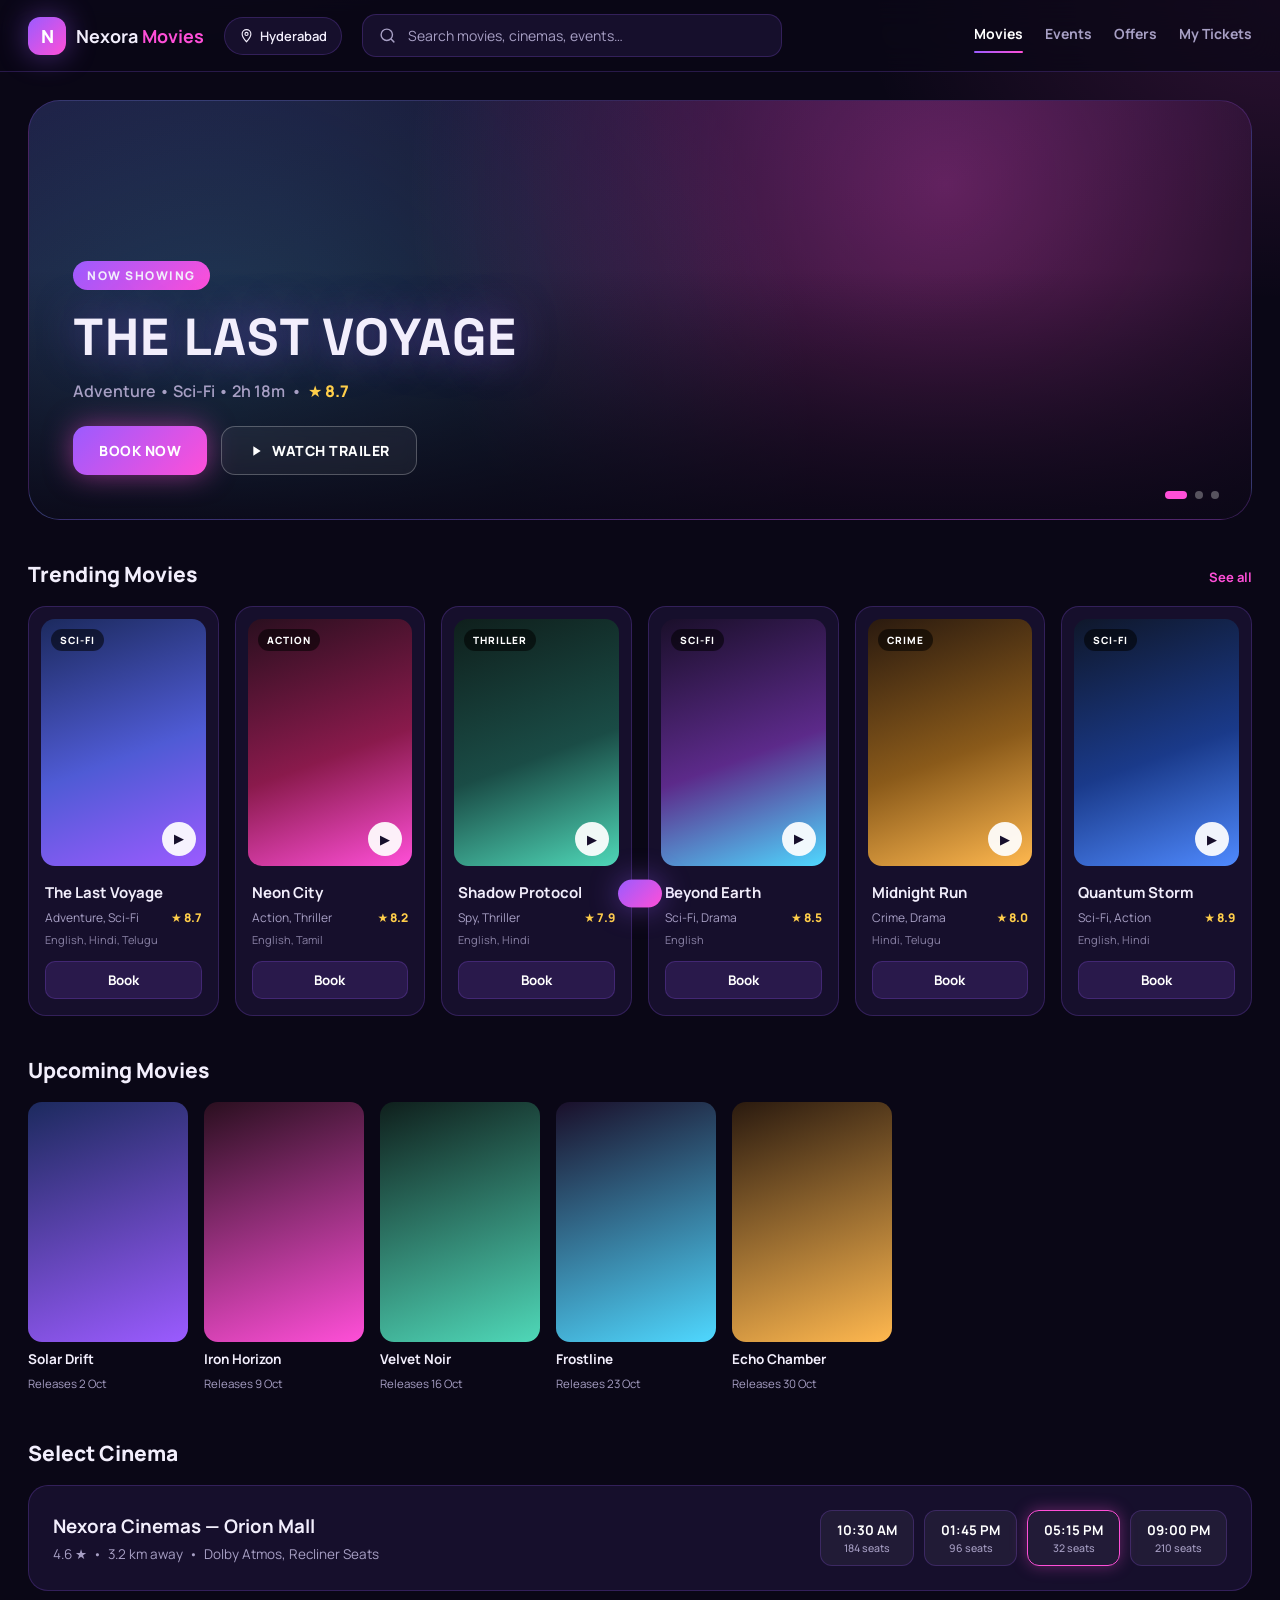
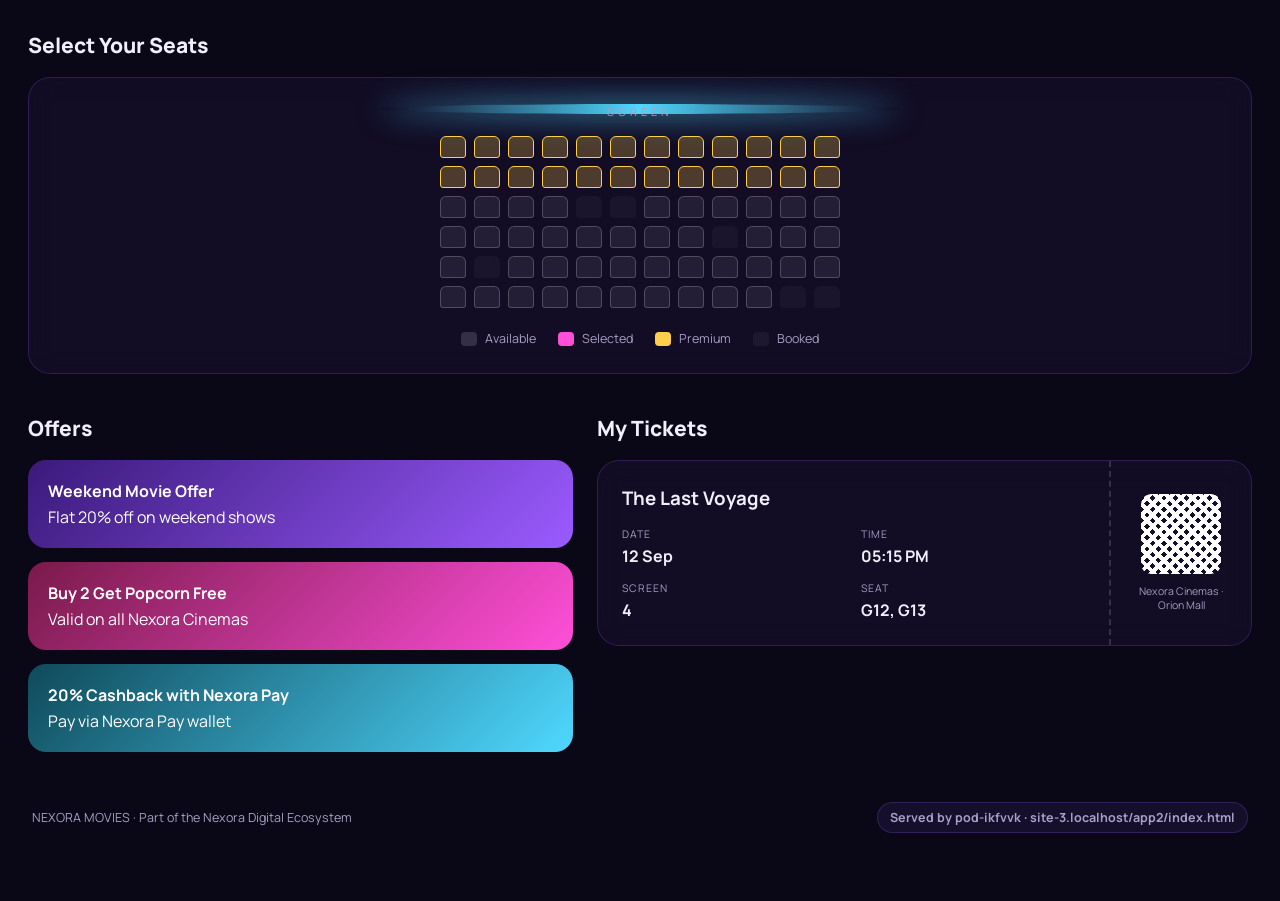
==== app2/index.html @ 443819c2 "Add files via upload" ====
<!DOCTYPE html>
<html lang="en">
<head>
<meta charset="UTF-8" />
<meta name="viewport" content="width=device-width, initial-scale=1.0" />
<title>Nexora Movies — Book Tickets &amp; Events</title>
<link rel="icon" href="data:image/svg+xml,<svg xmlns=%22http://www.w3.org/2000/svg%22 viewBox=%220 0 100 100%22><text y=%22.9em%22 font-size=%2290%22>🎬</text></svg>" />
<link rel="preconnect" href="https://fonts.googleapis.com">
<link href="https://fonts.googleapis.com/css2?family=Manrope:wght@400;500;600;700;800&family=Space+Grotesk:wght@500;600;700&display=swap" rel="stylesheet">
<link rel="stylesheet" href="style.css" />
</head>
<body>

<header class="topbar">
  <div class="topbar-inner">
    <a href="/" class="brand">
      <span class="brand-mark">N</span>
      <span class="brand-name">Nexora <b>Movies</b></span>
    </a>

    <button class="location-pill">
      <svg width="15" height="15" viewBox="0 0 24 24" fill="none"><path d="M12 22s7-7.58 7-12.5A7 7 0 0 0 5 9.5C5 14.42 12 22 12 22Z" stroke="currentColor" stroke-width="1.8"/><circle cx="12" cy="9.5" r="2.5" stroke="currentColor" stroke-width="1.8"/></svg>
      Hyderabad
    </button>

    <div class="search-wrap">
      <svg width="17" height="17" viewBox="0 0 24 24" fill="none"><path d="M11 19a8 8 0 1 0 0-16 8 8 0 0 0 0 16Zm10 2-4.35-4.35" stroke="currentColor" stroke-width="2" stroke-linecap="round"/></svg>
      <input type="text" placeholder="Search movies, cinemas, events…" />
    </div>

    <nav class="top-nav">
      <a href="#" class="active">Movies</a>
      <a href="#">Events</a>
      <a href="#">Offers</a>
      <a href="#">My Tickets</a>
    </nav>
  </div>
</header>

<main class="shell">

  <section class="hero-banner" id="heroBanner">
    <div class="hero-gradient"></div>
    <div class="hero-content">
      <span class="hero-tag">NOW SHOWING</span>
      <h1>THE LAST VOYAGE</h1>
      <p class="hero-meta">Adventure • Sci-Fi • 2h 18m &nbsp;•&nbsp; <span class="rating">★ 8.7</span></p>
      <div class="hero-actions">
        <button class="btn btn-glow">BOOK NOW</button>
        <button class="btn btn-outline" id="trailerBtn">
          <svg width="16" height="16" viewBox="0 0 24 24" fill="currentColor"><path d="M8 5v14l11-7L8 5Z"/></svg>
          WATCH TRAILER
        </button>
      </div>
    </div>
    <div class="hero-dots">
      <span class="active"></span><span></span><span></span>
    </div>
  </section>

  <section class="section">
    <div class="section-head">
      <h2>Trending Movies</h2>
      <a class="see-all" href="#">See all</a>
    </div>
    <div class="movie-grid">

      <article class="movie-card">
        <div class="poster poster-1">
          <span class="badge">SCI-FI</span>
          <button class="play-fab">▶</button>
        </div>
        <h3>The Last Voyage</h3>
        <p class="movie-meta">Adventure, Sci-Fi <span class="rating">★ 8.7</span></p>
        <p class="movie-lang">English, Hindi, Telugu</p>
        <button class="btn-book">Book</button>
      </article>

      <article class="movie-card">
        <div class="poster poster-2">
          <span class="badge">ACTION</span>
          <button class="play-fab">▶</button>
        </div>
        <h3>Neon City</h3>
        <p class="movie-meta">Action, Thriller <span class="rating">★ 8.2</span></p>
        <p class="movie-lang">English, Tamil</p>
        <button class="btn-book">Book</button>
      </article>

      <article class="movie-card">
        <div class="poster poster-3">
          <span class="badge">THRILLER</span>
          <button class="play-fab">▶</button>
        </div>
        <h3>Shadow Protocol</h3>
        <p class="movie-meta">Spy, Thriller <span class="rating">★ 7.9</span></p>
        <p class="movie-lang">English, Hindi</p>
        <button class="btn-book">Book</button>
      </article>

      <article class="movie-card">
        <div class="poster poster-4">
          <span class="badge">SCI-FI</span>
          <button class="play-fab">▶</button>
        </div>
        <h3>Beyond Earth</h3>
        <p class="movie-meta">Sci-Fi, Drama <span class="rating">★ 8.5</span></p>
        <p class="movie-lang">English</p>
        <button class="btn-book">Book</button>
      </article>

      <article class="movie-card">
        <div class="poster poster-5">
          <span class="badge">CRIME</span>
          <button class="play-fab">▶</button>
        </div>
        <h3>Midnight Run</h3>
        <p class="movie-meta">Crime, Drama <span class="rating">★ 8.0</span></p>
        <p class="movie-lang">Hindi, Telugu</p>
        <button class="btn-book">Book</button>
      </article>

      <article class="movie-card">
        <div class="poster poster-6">
          <span class="badge">SCI-FI</span>
          <button class="play-fab">▶</button>
        </div>
        <h3>Quantum Storm</h3>
        <p class="movie-meta">Sci-Fi, Action <span class="rating">★ 8.9</span></p>
        <p class="movie-lang">English, Hindi</p>
        <button class="btn-book">Book</button>
      </article>

    </div>
  </section>

  <section class="section">
    <div class="section-head">
      <h2>Upcoming Movies</h2>
    </div>
    <div class="carousel" id="upcomingCarousel">
      <div class="upcoming-card"><div class="poster poster-u1"></div><strong>Solar Drift</strong><span>Releases 2 Oct</span></div>
      <div class="upcoming-card"><div class="poster poster-u2"></div><strong>Iron Horizon</strong><span>Releases 9 Oct</span></div>
      <div class="upcoming-card"><div class="poster poster-u3"></div><strong>Velvet Noir</strong><span>Releases 16 Oct</span></div>
      <div class="upcoming-card"><div class="poster poster-u4"></div><strong>Frostline</strong><span>Releases 23 Oct</span></div>
      <div class="upcoming-card"><div class="poster poster-u5"></div><strong>Echo Chamber</strong><span>Releases 30 Oct</span></div>
    </div>
  </section>

  <section class="section">
    <div class="section-head"><h2>Select Cinema</h2></div>
    <div class="cinema-card">
      <div class="cinema-info">
        <h3>Nexora Cinemas — Orion Mall</h3>
        <p>4.6 ★ &nbsp;•&nbsp; 3.2 km away &nbsp;•&nbsp; Dolby Atmos, Recliner Seats</p>
      </div>
      <div class="showtimes">
        <button class="time-pill">10:30 AM <small>184 seats</small></button>
        <button class="time-pill">01:45 PM <small>96 seats</small></button>
        <button class="time-pill hot">05:15 PM <small>32 seats</small></button>
        <button class="time-pill">09:00 PM <small>210 seats</small></button>
      </div>
    </div>
  </section>

  <section class="section">
    <div class="section-head"><h2>Select Your Seats</h2></div>
    <div class="seat-demo card-glass">
      <div class="screen">SCREEN</div>
      <div class="seat-grid" id="seatGrid"></div>
      <div class="seat-legend">
        <span><i class="chip avail"></i> Available</span>
        <span><i class="chip selected"></i> Selected</span>
        <span><i class="chip premium"></i> Premium</span>
        <span><i class="chip booked"></i> Booked</span>
      </div>
    </div>
  </section>

  <div class="two-col">
    <section class="section">
      <div class="section-head"><h2>Offers</h2></div>
      <div class="offers-stack">
        <div class="offer-card offer-1"><strong>Weekend Movie Offer</strong><span>Flat 20% off on weekend shows</span></div>
        <div class="offer-card offer-2"><strong>Buy 2 Get Popcorn Free</strong><span>Valid on all Nexora Cinemas</span></div>
        <div class="offer-card offer-3"><strong>20% Cashback with Nexora Pay</strong><span>Pay via Nexora Pay wallet</span></div>
      </div>
    </section>

    <section class="section">
      <div class="section-head"><h2>My Tickets</h2></div>
      <div class="ticket card-glass">
        <div class="ticket-main">
          <h3>The Last Voyage</h3>
          <div class="ticket-grid">
            <div><small>DATE</small><strong>12 Sep</strong></div>
            <div><small>TIME</small><strong>05:15 PM</strong></div>
            <div><small>SCREEN</small><strong>4</strong></div>
            <div><small>SEAT</small><strong>G12, G13</strong></div>
          </div>
        </div>
        <div class="ticket-stub">
          <div class="qr-placeholder"></div>
          <small>Nexora Cinemas · Orion Mall</small>
        </div>
      </div>
    </section>
  </div>

  <footer class="app-footer">
    <span>NEXORA MOVIES · Part of the Nexora Digital Ecosystem</span>
    <span class="pod-badge" id="podBadge">Loading pod info…</span>
  </footer>
</main>

<div class="toast" id="toast"></div>

<script src="script.js"></script>
</body>
</html>
---- app2/style.css ----
:root{
  --bg:#0a0716;
  --bg-2:#120a26;
  --ink:#f2eefc;
  --muted:#a79fc4;
  --violet:#9b5bff;
  --magenta:#ff4fd8;
  --cyan:#4fd8ff;
  --card:#160f2c;
  --card-border:rgba(155,91,255,.22);
  --radius-lg:26px;
  --radius-md:18px;
  --glow:0 0 30px rgba(155,91,255,.45);
  font-size:16px;
}
*{box-sizing:border-box;}
html,body{margin:0;padding:0;}
body{
  font-family:'Manrope','Space Grotesk',system-ui,sans-serif;
  background:
    radial-gradient(900px 500px at 10% -10%, rgba(155,91,255,.25), transparent 60%),
    radial-gradient(700px 500px at 100% 0%, rgba(255,79,216,.15), transparent 60%),
    var(--bg);
  color:var(--ink);
  min-height:100vh;
}

/* Topbar */
.topbar{position:sticky;top:0;z-index:50;background:rgba(10,7,22,.75);backdrop-filter:blur(16px);border-bottom:1px solid var(--card-border);}
.topbar-inner{max-width:1280px;margin:0 auto;display:flex;align-items:center;gap:20px;padding:14px 28px;}
.brand{display:flex;align-items:center;gap:10px;text-decoration:none;color:var(--ink);}
.brand-mark{width:38px;height:38px;border-radius:12px;background:linear-gradient(135deg,var(--violet),var(--magenta));display:flex;align-items:center;justify-content:center;color:#fff;font-weight:800;font-size:18px;box-shadow:var(--glow);}
.brand-name{font-weight:700;font-size:18px;}
.brand-name b{color:var(--magenta);}

.location-pill{display:flex;align-items:center;gap:6px;background:var(--card);border:1px solid var(--card-border);color:var(--ink);padding:9px 14px;border-radius:20px;font-family:inherit;font-weight:600;font-size:13px;cursor:pointer;}

.search-wrap{flex:1;max-width:420px;display:flex;align-items:center;gap:10px;background:var(--card);border:1px solid var(--card-border);border-radius:14px;padding:10px 16px;color:var(--muted);}
.search-wrap input{border:none;outline:none;background:transparent;flex:1;font-size:14px;font-family:inherit;color:var(--ink);}
.search-wrap input::placeholder{color:var(--muted);}

.top-nav{display:flex;align-items:center;gap:22px;margin-left:auto;}
.top-nav a{color:var(--muted);text-decoration:none;font-weight:700;font-size:14px;position:relative;padding-bottom:4px;}
.top-nav a.active,.top-nav a:hover{color:#fff;}
.top-nav a.active::after{content:"";position:absolute;left:0;right:0;bottom:-6px;height:2px;background:linear-gradient(90deg,var(--violet),var(--magenta));border-radius:2px;}

/* Shell */
.shell{max-width:1280px;margin:0 auto;padding:28px;display:flex;flex-direction:column;gap:40px;}

/* Hero banner */
.hero-banner{position:relative;border-radius:32px;overflow:hidden;min-height:420px;display:flex;flex-direction:column;justify-content:flex-end;padding:44px;background:
  radial-gradient(circle at 75% 20%, rgba(255,79,216,.35), transparent 55%),
  radial-gradient(circle at 15% 80%, rgba(79,216,255,.25), transparent 55%),
  linear-gradient(160deg,#1a1035,#0a0716 65%);
  border:1px solid var(--card-border);
}
.hero-gradient{position:absolute;inset:0;background:linear-gradient(0deg,rgba(10,7,22,.9),transparent 60%);}
.hero-content{position:relative;z-index:1;max-width:640px;}
.hero-tag{display:inline-block;background:linear-gradient(135deg,var(--violet),var(--magenta));padding:6px 14px;border-radius:20px;font-size:12px;font-weight:800;letter-spacing:1.5px;margin-bottom:14px;}
.hero-content h1{font-family:'Space Grotesk',sans-serif;font-size:52px;margin:0 0 10px;letter-spacing:1px;text-shadow:0 0 40px rgba(155,91,255,.5);}
.hero-meta{color:var(--muted);font-weight:600;margin:0 0 24px;}
.rating{color:#ffce4a;font-weight:800;}
.hero-actions{display:flex;gap:14px;}
.hero-dots{position:absolute;bottom:20px;right:32px;display:flex;gap:8px;z-index:1;}
.hero-dots span{width:8px;height:8px;border-radius:50%;background:rgba(255,255,255,.3);}
.hero-dots span.active{background:var(--magenta);width:22px;border-radius:8px;}

.btn{border:none;font-family:inherit;font-weight:800;font-size:14px;padding:14px 26px;border-radius:14px;cursor:pointer;display:inline-flex;align-items:center;gap:8px;letter-spacing:.5px;transition:.2s;}
.btn-glow{background:linear-gradient(135deg,var(--violet),var(--magenta));color:#fff;box-shadow:0 0 28px rgba(255,79,216,.5);}
.btn-glow:hover{transform:translateY(-2px);box-shadow:0 0 40px rgba(255,79,216,.7);}
.btn-outline{background:rgba(255,255,255,.05);border:1px solid rgba(255,255,255,.25);color:#fff;backdrop-filter:blur(6px);}
.btn-outline:hover{background:rgba(255,255,255,.12);}

/* Sections */
.section-head{display:flex;align-items:baseline;justify-content:space-between;margin-bottom:18px;}
.section-head h2{margin:0;font-size:21px;font-weight:800;}
.see-all{color:var(--magenta);text-decoration:none;font-weight:700;font-size:13px;}

.movie-grid{display:grid;grid-template-columns:repeat(6,1fr);gap:16px;}
.movie-card{background:var(--card);border:1px solid var(--card-border);border-radius:18px;padding:12px;display:flex;flex-direction:column;gap:6px;transition:.25s;}
.movie-card:hover{transform:translateY(-6px);box-shadow:var(--glow);border-color:var(--violet);}
.poster{position:relative;aspect-ratio:2/3;border-radius:14px;margin-bottom:8px;overflow:hidden;display:flex;align-items:flex-end;}
.poster-1{background:linear-gradient(160deg,#1c2a5e,#4f5bd5 55%,#9b5bff);}
.poster-2{background:linear-gradient(160deg,#2a0f1f,#8a1a4c 55%,#ff4fd8);}
.poster-3{background:linear-gradient(160deg,#0f1f1c,#1a4c46 55%,#4fd8b8);}
.poster-4{background:linear-gradient(160deg,#1a0f2a,#5c2a8a 55%,#4fd8ff);}
.poster-5{background:linear-gradient(160deg,#2a1a0f,#8a5a1a 55%,#ffb84f);}
.poster-6{background:linear-gradient(160deg,#0f172a,#1a3a8a 55%,#4f8aff);}
.poster-u1{background:linear-gradient(160deg,#1c2a5e,#9b5bff);}
.poster-u2{background:linear-gradient(160deg,#2a0f1f,#ff4fd8);}
.poster-u3{background:linear-gradient(160deg,#0f1f1c,#4fd8b8);}
.poster-u4{background:linear-gradient(160deg,#1a0f2a,#4fd8ff);}
.poster-u5{background:linear-gradient(160deg,#2a1a0f,#ffb84f);}
.badge{position:absolute;top:10px;left:10px;background:rgba(0,0,0,.55);backdrop-filter:blur(4px);color:#fff;font-size:10px;font-weight:800;letter-spacing:1px;padding:4px 9px;border-radius:20px;}
.play-fab{position:absolute;bottom:10px;right:10px;width:34px;height:34px;border-radius:50%;border:none;background:rgba(255,255,255,.92);color:#160f2c;font-size:13px;cursor:pointer;}
.movie-card h3{margin:2px 4px 0;font-size:15px;}
.movie-meta{margin:0 4px;font-size:12px;color:var(--muted);display:flex;justify-content:space-between;}
.movie-lang{margin:0 4px;font-size:11px;color:var(--muted);opacity:.8;}
.btn-book{margin:8px 4px 4px;background:rgba(155,91,255,.15);border:1px solid var(--card-border);color:#fff;font-weight:700;padding:9px;border-radius:10px;cursor:pointer;font-family:inherit;}
.btn-book:hover{background:linear-gradient(135deg,var(--violet),var(--magenta));border-color:transparent;}

.carousel{display:flex;gap:16px;overflow-x:auto;padding-bottom:8px;scrollbar-width:thin;}
.upcoming-card{flex:0 0 160px;display:flex;flex-direction:column;gap:8px;}
.upcoming-card .poster{aspect-ratio:2/3;margin:0;}
.upcoming-card strong{font-size:13.5px;}
.upcoming-card span{font-size:11.5px;color:var(--muted);}

.cinema-card{background:var(--card);border:1px solid var(--card-border);border-radius:20px;padding:24px;display:flex;justify-content:space-between;align-items:center;flex-wrap:wrap;gap:18px;}
.cinema-info h3{margin:0 0 6px;}
.cinema-info p{margin:0;color:var(--muted);font-size:13.5px;}
.showtimes{display:flex;gap:10px;flex-wrap:wrap;}
.time-pill{background:rgba(255,255,255,.05);border:1px solid var(--card-border);color:#fff;padding:10px 16px;border-radius:12px;font-family:inherit;font-weight:700;cursor:pointer;display:flex;flex-direction:column;align-items:center;gap:2px;}
.time-pill small{font-weight:500;color:var(--muted);font-size:10.5px;}
.time-pill.hot{border-color:var(--magenta);box-shadow:0 0 16px rgba(255,79,216,.35);}
.time-pill:hover{background:rgba(155,91,255,.2);}

.card-glass{background:rgba(22,15,44,.7);backdrop-filter:blur(14px);border:1px solid var(--card-border);border-radius:22px;padding:26px;}
.seat-demo{display:flex;flex-direction:column;align-items:center;gap:22px;}
.screen{width:80%;max-width:520px;height:10px;border-radius:50%;background:linear-gradient(90deg,transparent,var(--cyan),transparent);box-shadow:0 0 30px var(--cyan);color:var(--muted);text-align:center;font-size:11px;letter-spacing:4px;}
.seat-grid{display:grid;grid-template-columns:repeat(12,1fr);gap:8px;max-width:520px;}
.seat{width:26px;height:22px;border-radius:6px 6px 3px 3px;cursor:pointer;transition:.15s;}
.seat.avail{background:rgba(255,255,255,.08);border:1px solid rgba(255,255,255,.2);}
.seat.avail:hover{background:rgba(155,91,255,.35);}
.seat.selected{background:var(--magenta);box-shadow:0 0 10px var(--magenta);}
.seat.premium{background:rgba(255,206,74,.25);border:1px solid #ffce4a;}
.seat.booked{background:rgba(255,255,255,.04);cursor:not-allowed;}
.seat-legend{display:flex;gap:22px;flex-wrap:wrap;color:var(--muted);font-size:12.5px;}
.seat-legend span{display:flex;align-items:center;gap:8px;}
.seat-legend .chip{width:16px;height:14px;border-radius:4px;display:inline-block;}
.chip.avail{background:rgba(255,255,255,.15);}
.chip.selected{background:var(--magenta);}
.chip.premium{background:#ffce4a;}
.chip.booked{background:rgba(255,255,255,.05);}

.two-col{display:grid;grid-template-columns:1fr 1.2fr;gap:24px;}
.offers-stack{display:flex;flex-direction:column;gap:14px;}
.offer-card{border-radius:18px;padding:20px;color:#fff;display:flex;flex-direction:column;gap:4px;}
.offer-1{background:linear-gradient(135deg,#3a1a7a,#9b5bff);}
.offer-2{background:linear-gradient(135deg,#7a1a4a,#ff4fd8);}
.offer-3{background:linear-gradient(135deg,#0f4a5a,#4fd8ff);}

.ticket{display:flex;gap:0;overflow:hidden;padding:0;}
.ticket-main{flex:1;padding:24px;border-right:2px dashed rgba(255,255,255,.15);}
.ticket-main h3{margin:0 0 16px;}
.ticket-grid{display:grid;grid-template-columns:1fr 1fr;gap:14px;}
.ticket-grid small{display:block;color:var(--muted);font-size:10.5px;letter-spacing:1px;margin-bottom:4px;}
.ticket-stub{width:140px;flex-shrink:0;display:flex;flex-direction:column;align-items:center;justify-content:center;gap:10px;padding:20px;text-align:center;}
.qr-placeholder{width:80px;height:80px;border-radius:10px;background:
  repeating-linear-gradient(45deg,#fff 0 4px,#160f2c 4px 8px),
  repeating-linear-gradient(-45deg,#fff 0 4px,transparent 4px 8px);
  background-blend-mode:screen;}
.ticket-stub small{color:var(--muted);font-size:10.5px;}

.app-footer{display:flex;justify-content:space-between;align-items:center;color:var(--muted);font-size:12.5px;padding:10px 4px 40px;}
.pod-badge{background:var(--card);border:1px solid var(--card-border);padding:6px 12px;border-radius:20px;font-weight:700;}

.toast{position:fixed;bottom:26px;left:50%;transform:translateX(-50%) translateY(120%);background:linear-gradient(135deg,var(--violet),var(--magenta));color:#fff;padding:14px 22px;border-radius:14px;font-weight:700;font-size:14px;box-shadow:var(--glow);transition:transform .3s ease;z-index:999;}
.toast.show{transform:translateX(-50%) translateY(0);}

@media (max-width:1100px){
  .movie-grid{grid-template-columns:repeat(3,1fr);}
  .two-col{grid-template-columns:1fr;}
}
@media (max-width:640px){
  .movie-grid{grid-template-columns:repeat(2,1fr);}
  .hero-content h1{font-size:34px;}
  .search-wrap,.location-pill{display:none;}
  .ticket{flex-direction:column;}
  .ticket-main{border-right:none;border-bottom:2px dashed rgba(255,255,255,.15);}
}
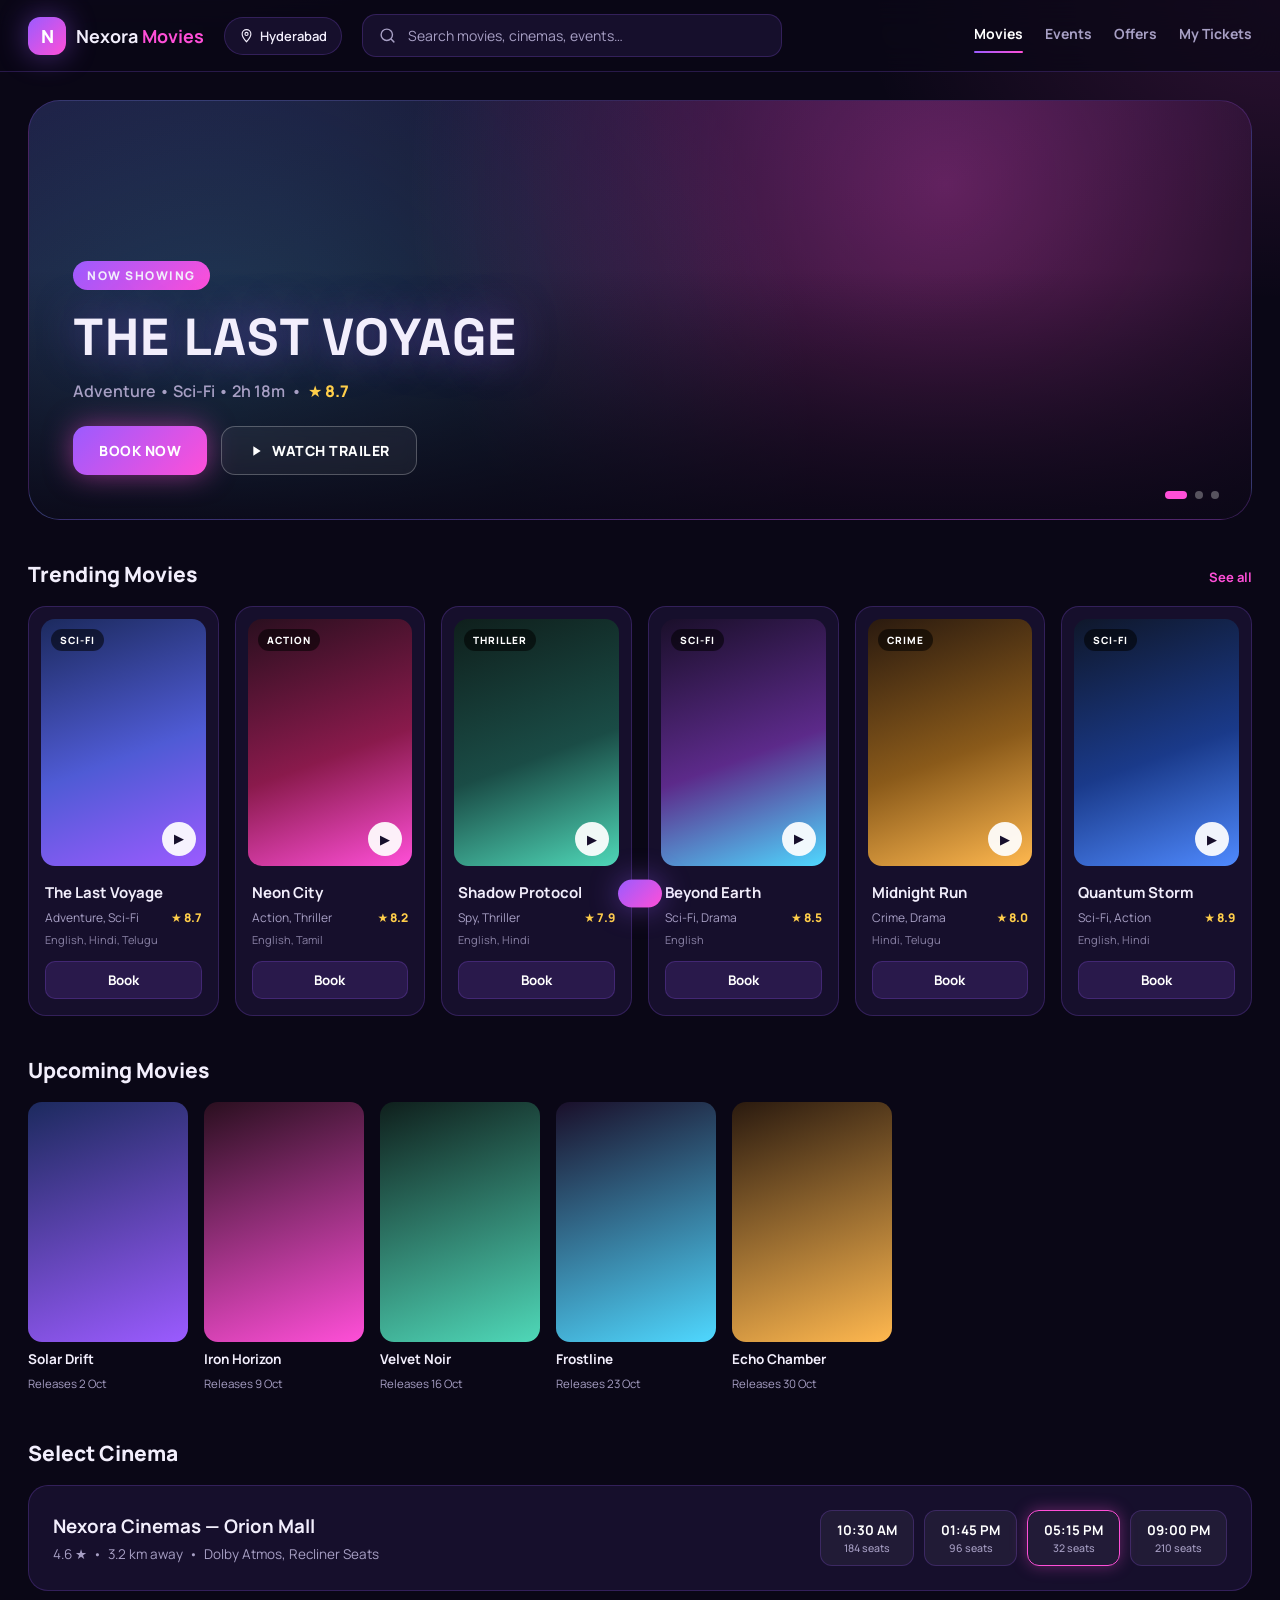
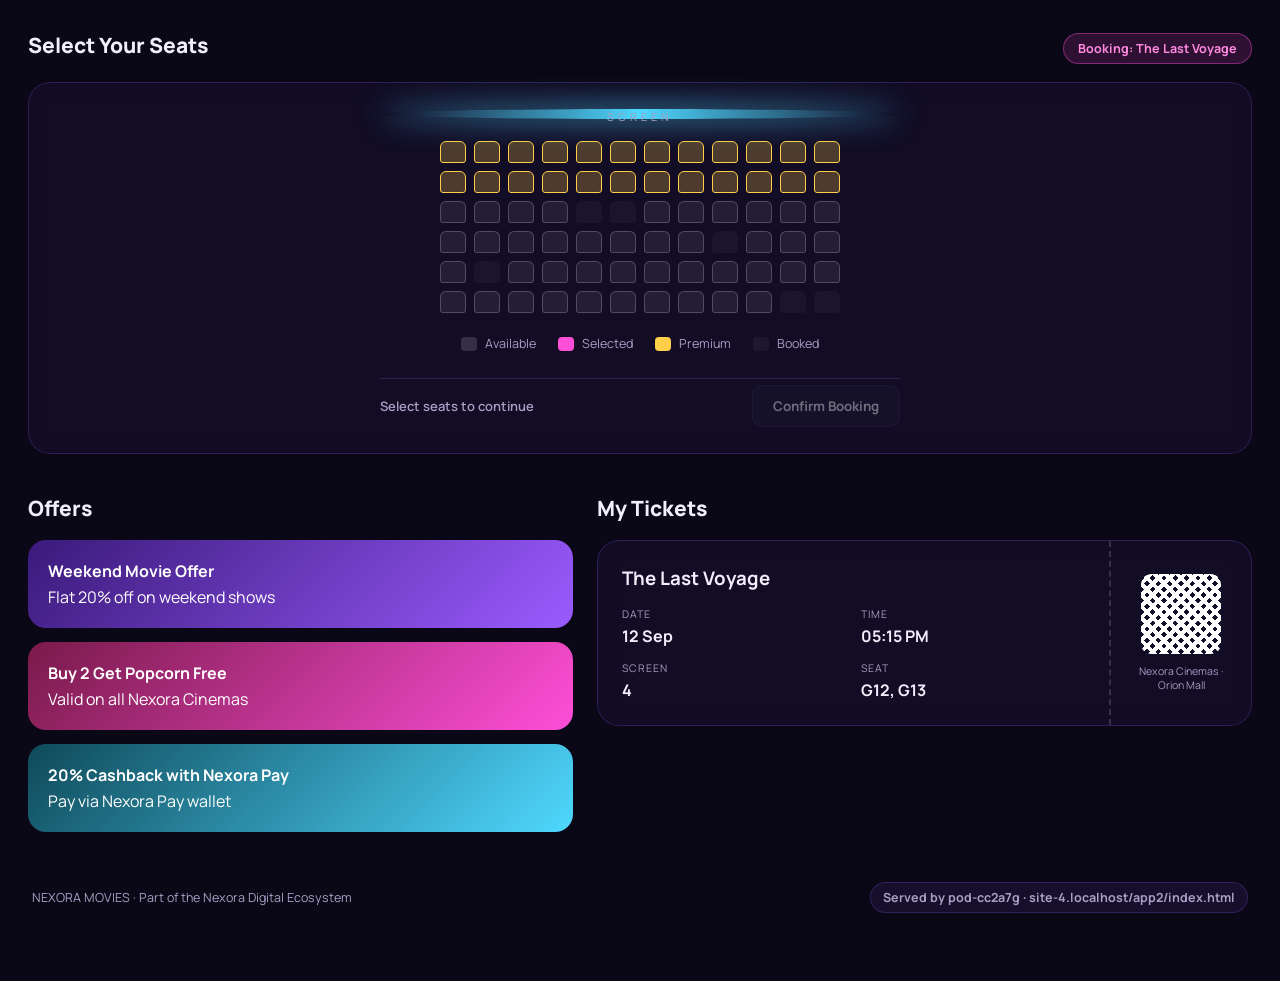
==== commit f5c1efad: "Add files via upload" ====
--- a/app2/index.html
+++ b/app2/index.html
@@ -4,7 +4,7 @@
 <meta charset="UTF-8" />
 <meta name="viewport" content="width=device-width, initial-scale=1.0" />
 <title>Nexora Movies — Book Tickets &amp; Events</title>
-<link rel="icon" href="data:image/svg+xml,<svg xmlns=%22http://www.w3.org/2000/svg%22 viewBox=%220 0 100 100%22><text y=%22.9em%22 font-size=%2290%22>🎬</text></svg>" />
+<link rel="icon" href="data:image/svg+xml,<svg xmlns=%22http://www.w3.org/2000/svg%22 viewBox=%220 0 100 100%22><rect width=%22100%22 height=%22100%22 rx=%2222%22 fill=%22%239b5bff%22/><text x=%2250%25%22 y=%2266%25%22 font-size=%2255%22 fill=%22white%22 text-anchor=%22middle%22 font-family=%22Arial%22 font-weight=%22800%22>N</text></svg>" />
 <link rel="preconnect" href="https://fonts.googleapis.com">
 <link href="https://fonts.googleapis.com/css2?family=Manrope:wght@400;500;600;700;800&family=Space+Grotesk:wght@500;600;700&display=swap" rel="stylesheet">
 <link rel="stylesheet" href="style.css" />
@@ -13,7 +13,7 @@
 
 <header class="topbar">
   <div class="topbar-inner">
-    <a href="/" class="brand">
+    <a href="/" class="brand" data-home-link>
       <span class="brand-mark">N</span>
       <span class="brand-name">Nexora <b>Movies</b></span>
     </a>
@@ -164,7 +164,10 @@
   </section>
 
   <section class="section">
-    <div class="section-head"><h2>Select Your Seats</h2></div>
+    <div class="section-head">
+      <h2>Select Your Seats</h2>
+      <span class="now-booking" id="nowBooking">Booking: The Last Voyage</span>
+    </div>
     <div class="seat-demo card-glass">
       <div class="screen">SCREEN</div>
       <div class="seat-grid" id="seatGrid"></div>
@@ -174,6 +177,10 @@
         <span><i class="chip premium"></i> Premium</span>
         <span><i class="chip booked"></i> Booked</span>
       </div>
+      <div class="seat-confirm-row">
+        <span id="seatSummary">Select seats to continue</span>
+        <button class="btn-book btn-confirm" id="confirmBookingBtn" disabled>Confirm Booking</button>
+      </div>
     </div>
   </section>
 
@@ -189,14 +196,14 @@
 
     <section class="section">
       <div class="section-head"><h2>My Tickets</h2></div>
-      <div class="ticket card-glass">
+      <div class="ticket card-glass" id="ticketCard">
         <div class="ticket-main">
-          <h3>The Last Voyage</h3>
+          <h3 id="ticketMovie">The Last Voyage</h3>
           <div class="ticket-grid">
-            <div><small>DATE</small><strong>12 Sep</strong></div>
-            <div><small>TIME</small><strong>05:15 PM</strong></div>
+            <div><small>DATE</small><strong id="ticketDate">12 Sep</strong></div>
+            <div><small>TIME</small><strong id="ticketTime">05:15 PM</strong></div>
             <div><small>SCREEN</small><strong>4</strong></div>
-            <div><small>SEAT</small><strong>G12, G13</strong></div>
+            <div><small>SEAT</small><strong id="ticketSeat">G12, G13</strong></div>
           </div>
         </div>
         <div class="ticket-stub">
--- a/app2/style.css
+++ b/app2/style.css
@@ -124,6 +124,13 @@
 .seat.selected{background:var(--magenta);box-shadow:0 0 10px var(--magenta);}
 .seat.premium{background:rgba(255,206,74,.25);border:1px solid #ffce4a;}
 .seat.booked{background:rgba(255,255,255,.04);cursor:not-allowed;}
+.now-booking{background:rgba(255,79,216,.15);border:1px solid rgba(255,79,216,.4);color:#ff8ae0;font-weight:700;font-size:12.5px;padding:6px 14px;border-radius:20px;}
+.seat-confirm-row{display:flex;align-items:center;justify-content:space-between;width:100%;max-width:520px;padding-top:6px;border-top:1px solid var(--card-border);margin-top:4px;}
+.seat-confirm-row span{color:var(--muted);font-size:13px;font-weight:600;}
+.btn-confirm{margin:0;padding:11px 20px;}
+.btn-confirm:disabled{opacity:.4;cursor:not-allowed;background:rgba(255,255,255,.05);}
+.ticket-flash{animation:flash-ticket .8s ease;}
+@keyframes flash-ticket{0%{box-shadow:0 0 0 0 rgba(255,79,216,.6);}100%{box-shadow:0 0 0 24px rgba(255,79,216,0);}}
 .seat-legend{display:flex;gap:22px;flex-wrap:wrap;color:var(--muted);font-size:12.5px;}
 .seat-legend span{display:flex;align-items:center;gap:8px;}
 .seat-legend .chip{width:16px;height:14px;border-radius:4px;display:inline-block;}
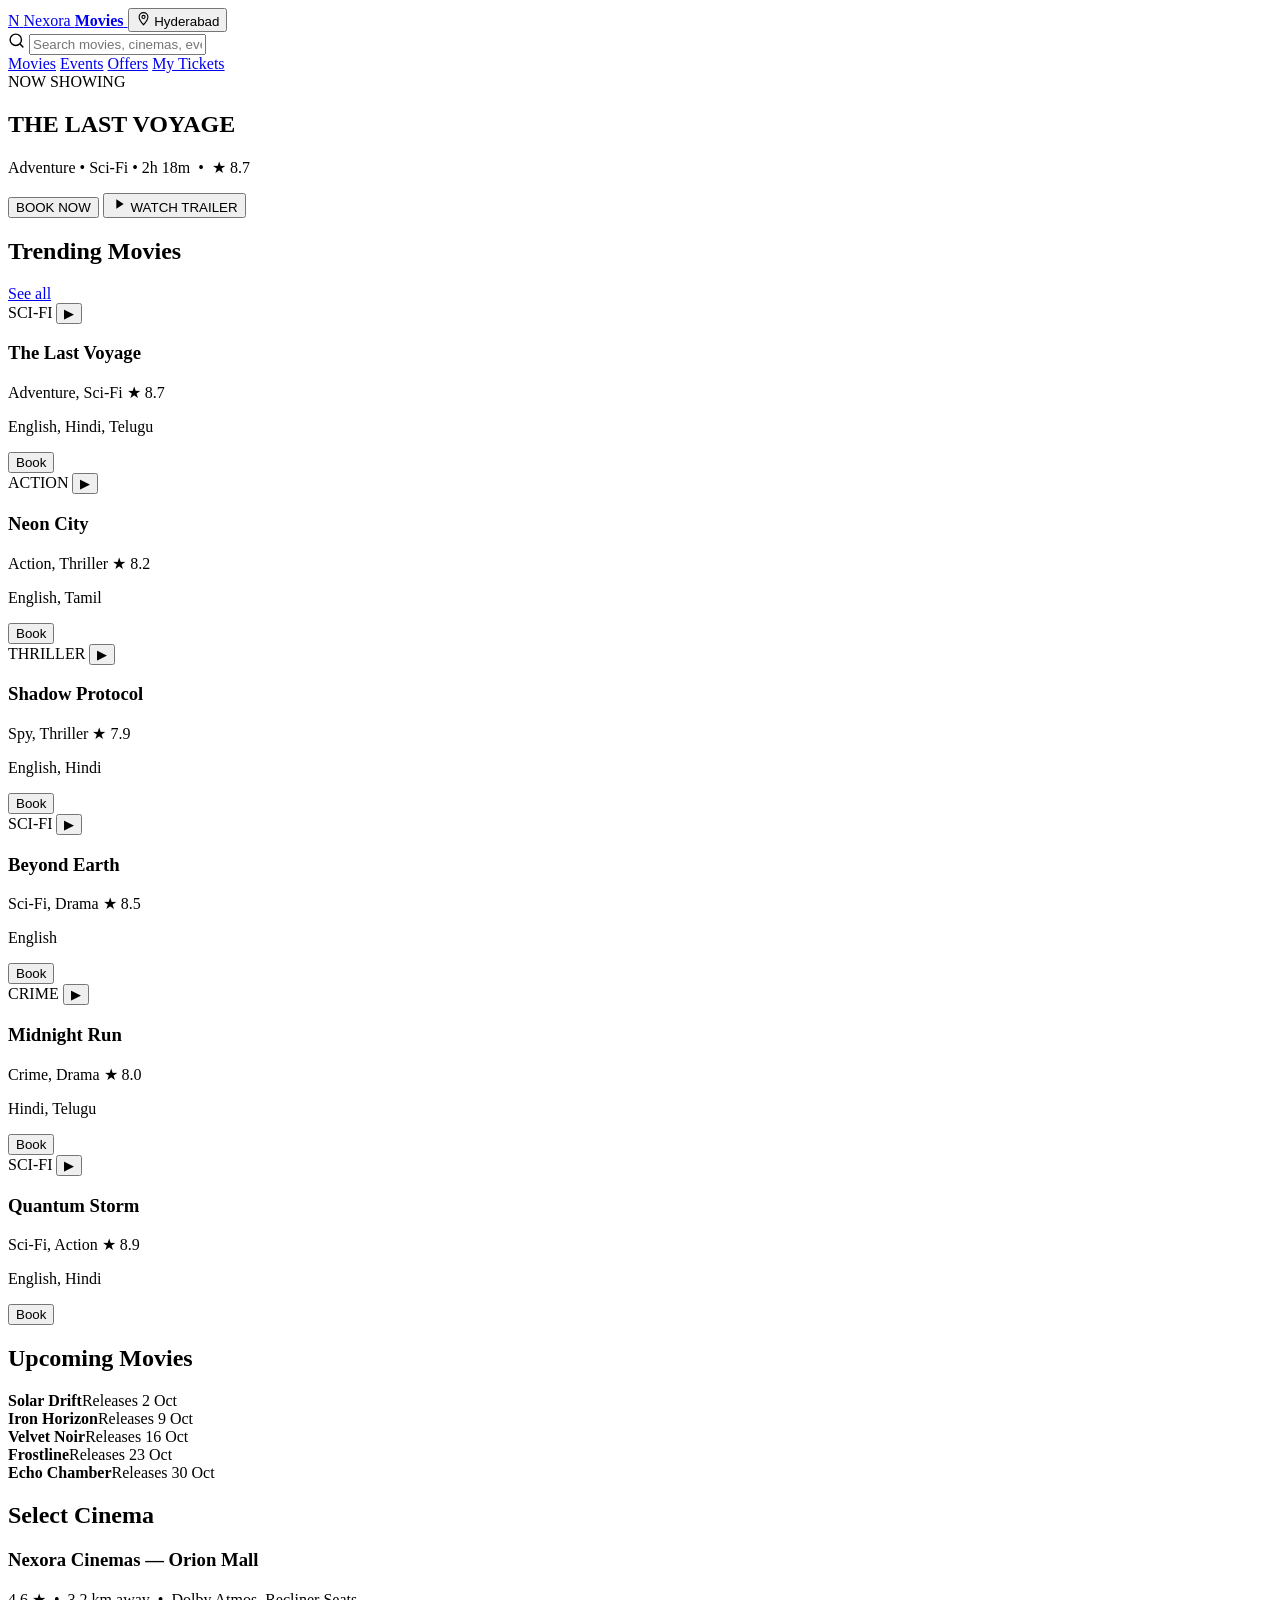
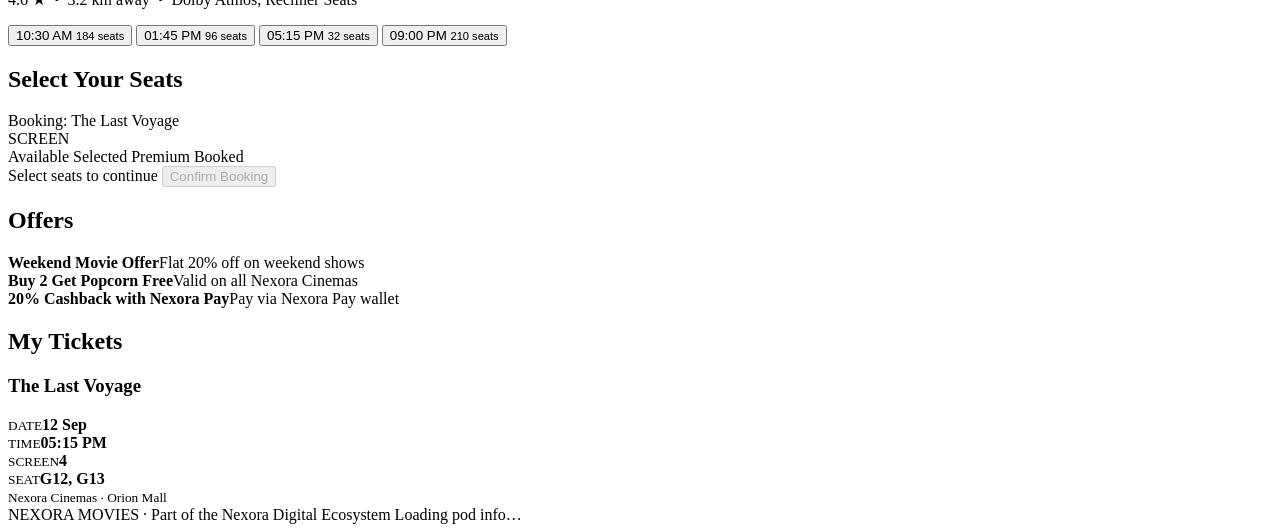
==== commit d690f743: "Deploy Nexora v3 and fix ingress asset paths" ====
--- a/app2/index.html
+++ b/app2/index.html
@@ -1,6 +1,7 @@
 <!DOCTYPE html>
 <html lang="en">
 <head>
+<base href="/movies/">
 <meta charset="UTF-8" />
 <meta name="viewport" content="width=device-width, initial-scale=1.0" />
 <title>Nexora Movies — Book Tickets &amp; Events</title>
